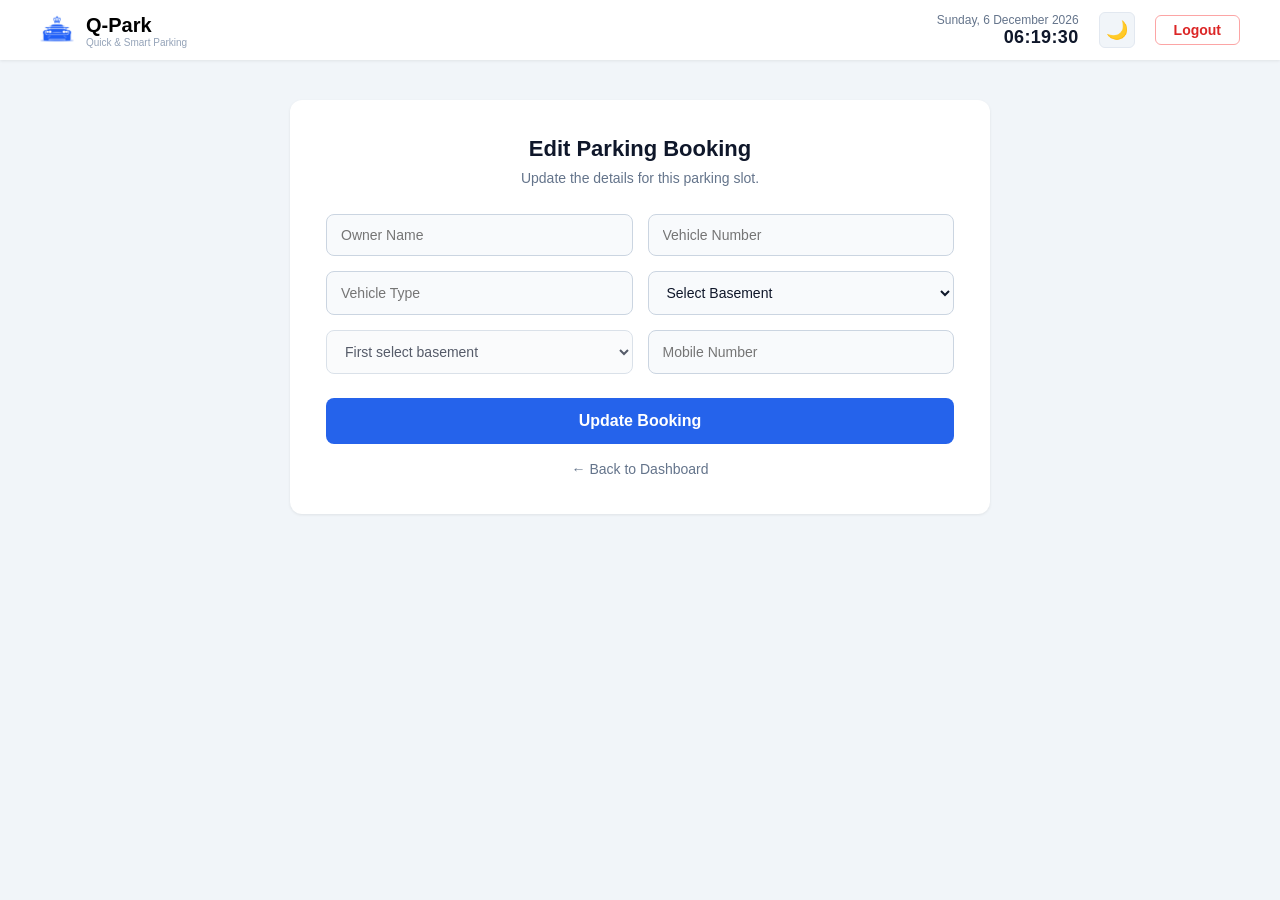
==== src/main/resources/templates/edit.html @ 46b69dae "Not sure" ====
<!DOCTYPE html>
<html xmlns:th="http://www.thymeleaf.org">

<head>
    <meta charset="UTF-8">
    <title>Q-Park - Edit Booking</title>
    <link rel="icon" type="image/png" href="/logo.png">

    <style>

        * {
            box-sizing: border-box;
            margin: 0;
            padding: 0;
        }

        :root{
            --bg-body:#F1F5F9;
            --bg-card:#FFFFFF;
            --bg-header:#FFFFFF;
            --bg-input:#F8FAFC;
            --text-primary:#0F172A;
            --text-secondary:#64748B;
            --text-muted:#94A3B8;
            --border:#E2E8F0;
            --border-input:#CBD5E1;
            --hover-bg:#F1F5F9;
        }
        body.dark-mode{
            --bg-body:#0F172A;
            --bg-card:#1E293B;
            --bg-header:#1E293B;
            --bg-input:#1E293B;
            --text-primary:#F1F5F9;
            --text-secondary:#94A3B8;
            --text-muted:#64748B;
            --border:#334155;
            --border-input:#475569;
            --hover-bg:#334155;
        }

        body {
            font-family: 'Segoe UI', Arial, sans-serif;
            background: var(--bg-body);
            min-height: 100vh;
        }

        .header {
            display: flex;
            align-items: center;
            justify-content: space-between;
            background: var(--bg-header);
            padding: 12px 40px;
            box-shadow: 0 1px 3px rgba(0,0,0,0.08);
            position: sticky;
            top: 0;
            z-index: 100;
        }

        .logo {
            display: flex;
            align-items: center;
            gap: 12px;
        }

        .logo img {
            width: 34px;
            height: 34px;
            border-radius: 8px;
            object-fit: cover;
        }

        .logo-title {
            font-size: 20px;
            font-weight: 800;
            line-height: 1.2;
            color: var(--text-primary);
        }

        .logo-title span {
            color: #2563EB;
        }

        .logo-sub {
            font-size: 10px;
            color: var(--text-muted);
            font-weight: 500;
        }

        .logout {
            background: transparent;
            color: #DC2626;
            border: 1px solid #FCA5A5;
            padding: 6px 18px;
            border-radius: 6px;
            text-decoration: none;
            font-size: 14px;
            font-weight: 600;
            transition: all 0.15s;
        }

        .logout:hover {
            background: var(--hover-bg);
        }

        .box {
            max-width: 700px;
            margin: 40px auto;
            background: var(--bg-card);
            padding: 36px;
            border-radius: 12px;
            box-shadow: 0 1px 3px rgba(0,0,0,0.08);
        }

        h2 {
            text-align: center;
            font-size: 22px;
            color: var(--text-primary);
            margin-bottom: 8px;
        }

        .subtitle {
            text-align: center;
            color: var(--text-secondary);
            font-size: 14px;
            margin-bottom: 28px;
        }

        .grid {
            display: grid;
            grid-template-columns: 1fr 1fr;
            gap: 15px;
        }

        input,
        select {
            width: 100%;
            padding: 12px 14px;
            border: 1px solid var(--border-input);
            border-radius: 8px;
            font-size: 14px;
            color: var(--text-primary);
            background: var(--bg-input);
            transition: border 0.15s;
            outline: none;
        }

        input:focus,
        select:focus {
            border-color: #2563EB;
            background: var(--bg-card);
            box-shadow: 0 0 0 3px rgba(37,99,235,0.1);
        }

        .btn {
            width: 100%;
            margin-top: 24px;
            padding: 14px;
            border: none;
            background: #2563EB;
            color: white;
            border-radius: 8px;
            cursor: pointer;
            font-size: 16px;
            font-weight: 600;
            transition: background 0.15s;
        }

        .btn:hover {
            background: #1D4ED8;
        }

    </style>

</head>

<body>

<div class="header">

    <div class="logo" style="gap:12px;">
        <img src="/logo.png" alt="Q-Park" style="width:34px;height:34px;border-radius:8px;object-fit:cover;">
        <div>
            <div style="font-size:20px;font-weight:800;line-height:1.2;"><span>Q</span>-Park</div>
            <div style="font-size:10px;color:var(--text-muted);font-weight:500;">Quick &amp; Smart Parking</div>
        </div>
    </div>

    <div style="display:flex;align-items:center;gap:20px;">
        <div id="liveClock" style="text-align:right;">
            <div id="liveDate" style="font-size:12px;color:var(--text-secondary);font-weight:500;"></div>
            <div id="liveTime" style="font-size:18px;font-weight:700;color:var(--text-primary);letter-spacing:0.02em;"></div>
        </div>
        <button id="darkModeToggle" onclick="toggleDarkMode()" style="background:var(--hover-bg);border:1px solid var(--border);border-radius:6px;width:36px;height:36px;cursor:pointer;font-size:18px;display:flex;align-items:center;justify-content:center;line-height:1;">🌙</button>
        <a href="/logout" class="logout">
            Logout
        </a>
    </div>

</div>

<div class="box">

    <h2>Edit Parking Booking</h2>
    <p class="subtitle">Update the details for this parking slot.</p>

    <form action="/update" method="post">

        <input type="hidden"
               name="id"
               th:value="${parking.id}">

        <div class="grid">

            <input type="text"
                   name="ownerName"
                   th:value="${parking.ownerName}"
                   placeholder="Owner Name">

            <input type="text"
                   name="vehicleNumber"
                   th:value="${parking.vehicleNumber}"
                   placeholder="Vehicle Number"
                   oninput="var v=this.value.toUpperCase().replace(/[^A-Z0-9]/g,'');var r='';if(v.length>0)r+=v.slice(0,2);if(v.length>2)r+=' '+v.slice(2,4);if(v.length>4)r+=' '+v.slice(4,Math.min(6,v.length));if(v.length>6)r+=' '+v.slice(6,10);this.value=r;">

            <input type="text"
                   name="vehicleType"
                   th:value="${parking.vehicleType}"
                   placeholder="Vehicle Type">

            <input type="hidden" name="slotNumber" id="slotHidden" th:value="${parking.slotNumber}">

            <select id="editBasement"
                    onchange="editUpdateSlots()"
                    required>
                <option value="">Select Basement</option>
                <option value="B1">Basement B1</option>
                <option value="B2">Basement B2</option>
                <option value="B3">Basement B3</option>
                <option value="B4">Basement B4</option>
            </select>

            <select id="editSlot"
                    required disabled>
                <option value="">First select basement</option>
            </select>

            <input type="text"
                   name="mobileNumber"
                   th:value="${parking.mobileNumber}"
                   placeholder="Mobile Number"
                   pattern="[0-9]{10}"
                   maxlength="10"
                   oninput="this.value=this.value.replace(/[^0-9]/g,'')"
                   required>

        </div>

        <button type="submit" class="btn">
            Update Booking
        </button>

        <div style="text-align:center;margin-top:16px;">
            <a href="/dashboard" style="color:var(--text-secondary);text-decoration:none;font-size:14px;">&larr; Back to Dashboard</a>
        </div>

    </form>

</div>

<script>
    function editUpdateSlots() {
        var b = document.getElementById("editBasement").value;
        var s = document.getElementById("editSlot");
        s.innerHTML = '<option value="">Select Slot Number</option>';
        s.disabled = !b;
        if (b) {
            for (var i = 1; i <= 50; i++) {
                var n = i.toString().padStart(2, '0');
                s.innerHTML += '<option value="' + b + '-' + n + '">' + b + ' - Slot ' + n + '</option>';
            }
        }
        s.onchange = function() {
            document.getElementById("slotHidden").value = this.value;
        };
        s.onchange();
    }

    window.onload = function() {
        var h = document.getElementById("slotHidden");
        var existing = h.value;
        if (existing && existing.indexOf('-') > 0) {
            var sep = existing.lastIndexOf('-');
            var basement = existing.substring(0, sep);
            document.getElementById("editBasement").value = basement;
            editUpdateSlots();
            document.getElementById("editSlot").value = existing;
            document.getElementById("slotHidden").value = existing;
        }
    };

    function updateClock() {
        var now = new Date();
        var days = ['Sunday','Monday','Tuesday','Wednesday','Thursday','Friday','Saturday'];
        var months = ['January','February','March','April','May','June','July','August','September','October','November','December'];
        document.getElementById('liveDate').textContent = days[now.getDay()] + ', ' + now.getDate() + ' ' + months[now.getMonth()] + ' ' + now.getFullYear();
        document.getElementById('liveTime').textContent = now.getHours().toString().padStart(2,'0') + ':' + now.getMinutes().toString().padStart(2,'0') + ':' + now.getSeconds().toString().padStart(2,'0');
    }
    updateClock();
    setInterval(updateClock, 1000);

    function toggleDarkMode() {
        document.body.classList.toggle('dark-mode');
        var isDark = document.body.classList.contains('dark-mode');
        localStorage.setItem('sppn-dark-mode', isDark ? 'true' : 'false');
        document.getElementById('darkModeToggle').textContent = isDark ? '\u2600\uFE0F' : '\uD83C\uDF19';
    }

    function applyDarkMode() {
        var isDark = localStorage.getItem('sppn-dark-mode') === 'true';
        if (isDark) {
            document.body.classList.add('dark-mode');
            document.getElementById('darkModeToggle').textContent = '\u2600\uFE0F';
        }
    }
    applyDarkMode();
</script>

</body>
</html>
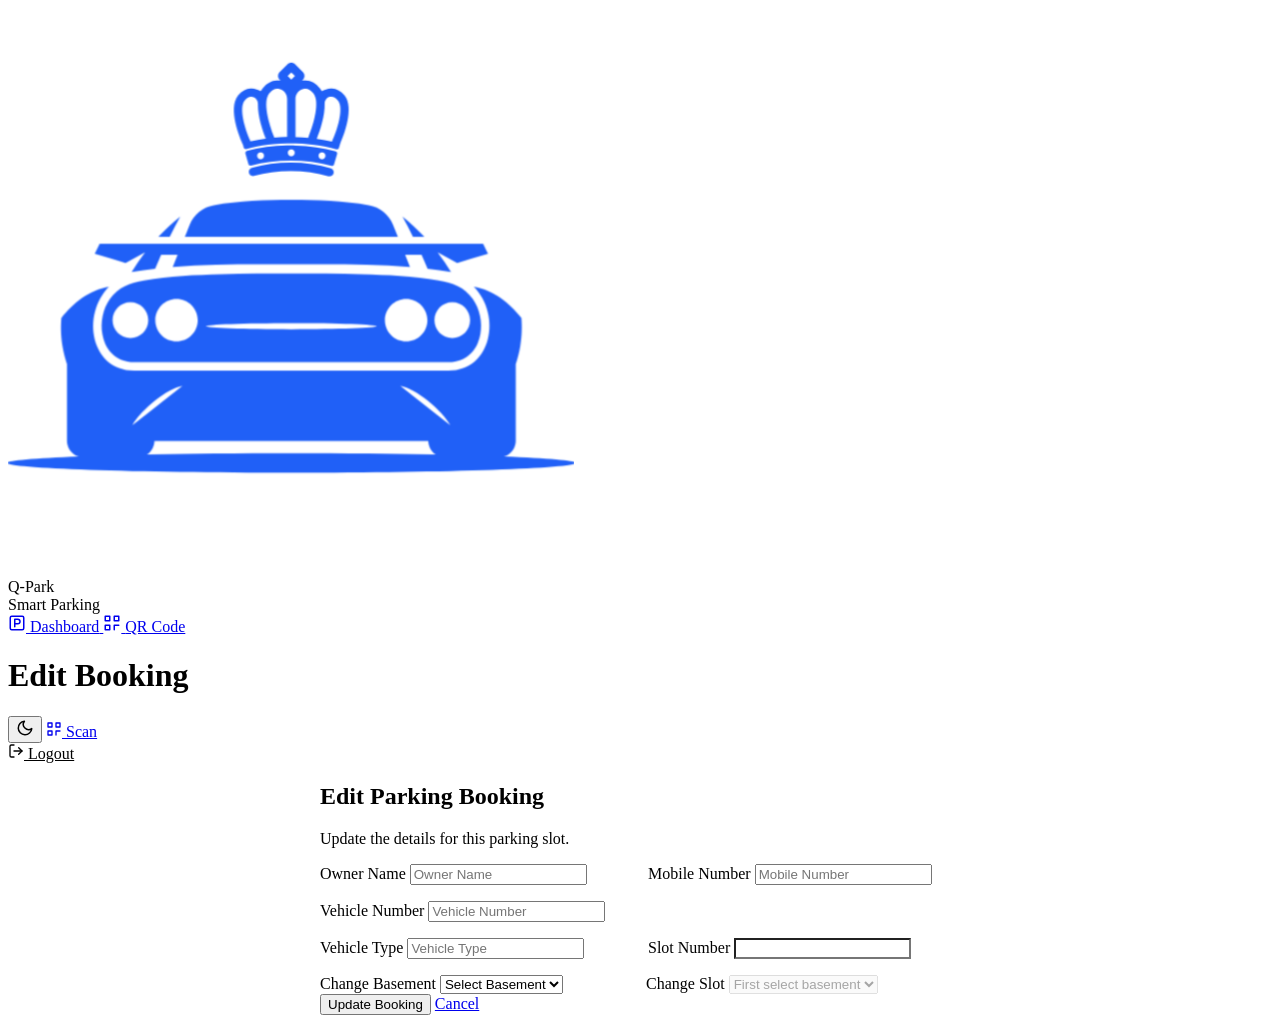
==== commit 2d6f231e: "Phase 1 UI redesign: shared design system, sidebar, toast, modal, pagination" ====
--- a/src/main/resources/templates/edit.html
+++ b/src/main/resources/templates/edit.html
@@ -1,330 +1,187 @@
 <!DOCTYPE html>
 <html xmlns:th="http://www.thymeleaf.org">
-
 <head>
-    <meta charset="UTF-8">
-    <title>Q-Park - Edit Booking</title>
-    <link rel="icon" type="image/png" href="/logo.png">
-
-    <style>
-
-        * {
-            box-sizing: border-box;
-            margin: 0;
-            padding: 0;
-        }
-
-        :root{
-            --bg-body:#F1F5F9;
-            --bg-card:#FFFFFF;
-            --bg-header:#FFFFFF;
-            --bg-input:#F8FAFC;
-            --text-primary:#0F172A;
-            --text-secondary:#64748B;
-            --text-muted:#94A3B8;
-            --border:#E2E8F0;
-            --border-input:#CBD5E1;
-            --hover-bg:#F1F5F9;
-        }
-        body.dark-mode{
-            --bg-body:#0F172A;
-            --bg-card:#1E293B;
-            --bg-header:#1E293B;
-            --bg-input:#1E293B;
-            --text-primary:#F1F5F9;
-            --text-secondary:#94A3B8;
-            --text-muted:#64748B;
-            --border:#334155;
-            --border-input:#475569;
-            --hover-bg:#334155;
-        }
-
-        body {
-            font-family: 'Segoe UI', Arial, sans-serif;
-            background: var(--bg-body);
-            min-height: 100vh;
-        }
-
-        .header {
-            display: flex;
-            align-items: center;
-            justify-content: space-between;
-            background: var(--bg-header);
-            padding: 12px 40px;
-            box-shadow: 0 1px 3px rgba(0,0,0,0.08);
-            position: sticky;
-            top: 0;
-            z-index: 100;
-        }
-
-        .logo {
-            display: flex;
-            align-items: center;
-            gap: 12px;
-        }
-
-        .logo img {
-            width: 34px;
-            height: 34px;
-            border-radius: 8px;
-            object-fit: cover;
-        }
-
-        .logo-title {
-            font-size: 20px;
-            font-weight: 800;
-            line-height: 1.2;
-            color: var(--text-primary);
-        }
-
-        .logo-title span {
-            color: #2563EB;
-        }
-
-        .logo-sub {
-            font-size: 10px;
-            color: var(--text-muted);
-            font-weight: 500;
-        }
-
-        .logout {
-            background: transparent;
-            color: #DC2626;
-            border: 1px solid #FCA5A5;
-            padding: 6px 18px;
-            border-radius: 6px;
-            text-decoration: none;
-            font-size: 14px;
-            font-weight: 600;
-            transition: all 0.15s;
-        }
-
-        .logout:hover {
-            background: var(--hover-bg);
-        }
-
-        .box {
-            max-width: 700px;
-            margin: 40px auto;
-            background: var(--bg-card);
-            padding: 36px;
-            border-radius: 12px;
-            box-shadow: 0 1px 3px rgba(0,0,0,0.08);
-        }
-
-        h2 {
-            text-align: center;
-            font-size: 22px;
-            color: var(--text-primary);
-            margin-bottom: 8px;
-        }
-
-        .subtitle {
-            text-align: center;
-            color: var(--text-secondary);
-            font-size: 14px;
-            margin-bottom: 28px;
-        }
-
-        .grid {
-            display: grid;
-            grid-template-columns: 1fr 1fr;
-            gap: 15px;
-        }
-
-        input,
-        select {
-            width: 100%;
-            padding: 12px 14px;
-            border: 1px solid var(--border-input);
-            border-radius: 8px;
-            font-size: 14px;
-            color: var(--text-primary);
-            background: var(--bg-input);
-            transition: border 0.15s;
-            outline: none;
-        }
-
-        input:focus,
-        select:focus {
-            border-color: #2563EB;
-            background: var(--bg-card);
-            box-shadow: 0 0 0 3px rgba(37,99,235,0.1);
-        }
-
-        .btn {
-            width: 100%;
-            margin-top: 24px;
-            padding: 14px;
-            border: none;
-            background: #2563EB;
-            color: white;
-            border-radius: 8px;
-            cursor: pointer;
-            font-size: 16px;
-            font-weight: 600;
-            transition: background 0.15s;
-        }
-
-        .btn:hover {
-            background: #1D4ED8;
-        }
-
-    </style>
-
+  <meta charset="UTF-8">
+  <meta name="viewport" content="width=device-width, initial-scale=1.0">
+  <title>Q-Park - Edit Booking</title>
+  <link rel="icon" type="image/png" href="/logo.png">
+  <link href="https://fonts.googleapis.com/css2?family=Inter:wght@400;500;600;700&display=swap" rel="stylesheet">
+  <link href="https://fonts.googleapis.com/css2?family=JetBrains+Mono:wght@500;600&display=swap" rel="stylesheet">
+  <link rel="stylesheet" href="/css/styles.css">
+  <style>
+    .edit-card {
+      max-width: 640px;
+      margin: 0 auto;
+    }
+    .form-grid-edit {
+      display: grid;
+      grid-template-columns: 1fr 1fr;
+      gap: 16px;
+    }
+    .full-width { grid-column: 1 / -1; }
+    @media (max-width: 600px) {
+      .form-grid-edit { grid-template-columns: 1fr; }
+    }
+  </style>
 </head>
-
 <body>
 
-<div class="header">
+<div id="toastContainer" class="toast-container"></div>
 
-    <div class="logo" style="gap:12px;">
-        <img src="/logo.png" alt="Q-Park" style="width:34px;height:34px;border-radius:8px;object-fit:cover;">
-        <div>
-            <div style="font-size:20px;font-weight:800;line-height:1.2;"><span>Q</span>-Park</div>
-            <div style="font-size:10px;color:var(--text-muted);font-weight:500;">Quick &amp; Smart Parking</div>
+<div class="app-layout">
+
+  <!-- Sidebar -->
+  <aside class="sidebar">
+    <div class="sidebar-header">
+      <img src="/logo.png" alt="Q-Park" class="sidebar-logo-img">
+      <div>
+        <div class="sidebar-logo-text"><span>Q</span>-Park</div>
+        <div class="sidebar-logo-sub">Smart Parking</div>
+      </div>
+    </div>
+    <nav class="sidebar-nav">
+      <a href="/dashboard" class="sidebar-link">
+        <span class="sidebar-icon">
+          <svg width="18" height="18" viewBox="0 0 24 24" fill="none" stroke="currentColor" stroke-width="2" stroke-linecap="round" stroke-linejoin="round"><rect x="3" y="3" width="18" height="18" rx="2" ry="2"/><path d="M9 17V7h4a3 3 0 1 1 0 6H9"/></svg>
+        </span>
+        <span class="sidebar-label">Dashboard</span>
+      </a>
+      <a href="/qrcode" class="sidebar-link">
+        <span class="sidebar-icon">
+          <svg width="18" height="18" viewBox="0 0 24 24" fill="none" stroke="currentColor" stroke-width="2" stroke-linecap="round" stroke-linejoin="round"><rect x="3" y="3" width="6" height="6"/><rect x="15" y="3" width="6" height="6"/><rect x="3" y="15" width="6" height="6"/><path d="M21 15h-6v6"/></svg>
+        </span>
+        <span class="sidebar-label">QR Code</span>
+      </a>
+    </nav>
+    <div class="sidebar-footer">
+    </div>
+  </aside>
+
+  <!-- Main Content -->
+  <main class="main-content">
+
+    <header class="topbar">
+      <div class="topbar-left">
+        <h1 class="topbar-title">Edit Booking</h1>
+      </div>
+      <div class="topbar-right">
+        <button id="darkModeToggle" onclick="toggleDarkMode()" class="btn btn-ghost btn-icon" title="Toggle dark mode">
+          <svg width="18" height="18" viewBox="0 0 24 24" fill="none" stroke="currentColor" stroke-width="2" stroke-linecap="round" stroke-linejoin="round"><path d="M21 12.79A9 9 0 1 1 11.21 3 7 7 0 0 0 21 12.79z"/></svg>
+        </button>
+        <a href="/qrcode?scan=1" class="btn btn-ghost btn-sm" title="Scan QR">
+          <svg width="16" height="16" viewBox="0 0 24 24" fill="none" stroke="currentColor" stroke-width="2" stroke-linecap="round" stroke-linejoin="round"><rect x="3" y="3" width="6" height="6"/><rect x="15" y="3" width="6" height="6"/><rect x="3" y="15" width="6" height="6"/><path d="M21 15h-6v6"/></svg>
+          Scan
+        </a>
+        <div class="topbar-clock">
+          <div class="topbar-date" id="liveDate"></div>
+          <div class="topbar-time" id="liveTime"></div>
         </div>
+        <a href="/logout" class="btn btn-ghost btn-sm" style="color:var(--red-500);">
+          <svg width="16" height="16" viewBox="0 0 24 24" fill="none" stroke="currentColor" stroke-width="2" stroke-linecap="round" stroke-linejoin="round"><path d="M9 21H5a2 2 0 0 1-2-2V5a2 2 0 0 1 2-2h4"/><polyline points="16 17 21 12 16 7"/><line x1="21" y1="12" x2="9" y2="12"/></svg>
+          Logout
+        </a>
+      </div>
+    </header>
+
+    <div class="content">
+      <div class="card edit-card">
+        <div class="card-header">
+          <h2>Edit Parking Booking</h2>
+        </div>
+        <div class="card-body">
+          <p class="text-sm text-muted mb-20">Update the details for this parking slot.</p>
+
+          <form action="/update" method="post">
+            <input type="hidden" name="id" th:value="${parking.id}">
+
+            <div class="form-grid-edit">
+              <div>
+                <label class="form-label">Owner Name</label>
+                <input type="text" name="ownerName" class="input" th:value="${parking.ownerName}" placeholder="Owner Name">
+              </div>
+              <div>
+                <label class="form-label">Mobile Number</label>
+                <input type="text" name="mobileNumber" class="input" th:value="${parking.mobileNumber}" placeholder="Mobile Number" pattern="[0-9]{10}" maxlength="10" oninput="this.value=this.value.replace(/[^0-9]/g,'')" required>
+              </div>
+              <div class="full-width">
+                <label class="form-label">Vehicle Number</label>
+                <input type="text" name="vehicleNumber" class="input mono" th:value="${parking.vehicleNumber}" placeholder="Vehicle Number" oninput="var v=this.value.toUpperCase().replace(/[^A-Z0-9]/g,'');var r='';if(v.length>0)r+=v.slice(0,2);if(v.length>2)r+=' '+v.slice(2,4);if(v.length>4)r+=' '+v.slice(4,Math.min(6,v.length));if(v.length>6)r+=' '+v.slice(6,10);this.value=r;">
+              </div>
+              <div>
+                <label class="form-label">Vehicle Type</label>
+                <input type="text" name="vehicleType" class="input" th:value="${parking.vehicleType}" placeholder="Vehicle Type">
+              </div>
+              <div>
+                <label class="form-label">Slot Number</label>
+                <input type="text" id="slotDisplay" class="input mono" th:value="${parking.slotNumber}" readonly style="background:var(--bg-th);cursor:not-allowed;">
+                <input type="hidden" name="slotNumber" id="slotHidden" th:value="${parking.slotNumber}">
+              </div>
+              <div class="full-width" style="display:grid;grid-template-columns:1fr 1fr;gap:12px;">
+                <div>
+                  <label class="form-label">Change Basement</label>
+                  <select id="editBasement" class="input" onchange="editUpdateSlots()">
+                    <option value="">Select Basement</option>
+                    <option value="B1">Basement B1</option>
+                    <option value="B2">Basement B2</option>
+                    <option value="B3">Basement B3</option>
+                    <option value="B4">Basement B4</option>
+                  </select>
+                </div>
+                <div>
+                  <label class="form-label">Change Slot</label>
+                  <select id="editSlot" class="input" disabled>
+                    <option value="">First select basement</option>
+                  </select>
+                </div>
+              </div>
+            </div>
+
+            <div class="flex gap-12 mt-20">
+              <button type="submit" class="btn btn-primary btn-lg" style="flex:1;">Update Booking</button>
+              <a href="/dashboard" class="btn btn-secondary btn-lg" style="flex:1;text-align:center;">Cancel</a>
+            </div>
+          </form>
+        </div>
+      </div>
     </div>
-
-    <div style="display:flex;align-items:center;gap:20px;">
-        <div id="liveClock" style="text-align:right;">
-            <div id="liveDate" style="font-size:12px;color:var(--text-secondary);font-weight:500;"></div>
-            <div id="liveTime" style="font-size:18px;font-weight:700;color:var(--text-primary);letter-spacing:0.02em;"></div>
-        </div>
-        <button id="darkModeToggle" onclick="toggleDarkMode()" style="background:var(--hover-bg);border:1px solid var(--border);border-radius:6px;width:36px;height:36px;cursor:pointer;font-size:18px;display:flex;align-items:center;justify-content:center;line-height:1;">🌙</button>
-        <a href="/logout" class="logout">
-            Logout
-        </a>
-    </div>
-
-</div>
-
-<div class="box">
-
-    <h2>Edit Parking Booking</h2>
-    <p class="subtitle">Update the details for this parking slot.</p>
-
-    <form action="/update" method="post">
-
-        <input type="hidden"
-               name="id"
-               th:value="${parking.id}">
-
-        <div class="grid">
-
-            <input type="text"
-                   name="ownerName"
-                   th:value="${parking.ownerName}"
-                   placeholder="Owner Name">
-
-            <input type="text"
-                   name="vehicleNumber"
-                   th:value="${parking.vehicleNumber}"
-                   placeholder="Vehicle Number"
-                   oninput="var v=this.value.toUpperCase().replace(/[^A-Z0-9]/g,'');var r='';if(v.length>0)r+=v.slice(0,2);if(v.length>2)r+=' '+v.slice(2,4);if(v.length>4)r+=' '+v.slice(4,Math.min(6,v.length));if(v.length>6)r+=' '+v.slice(6,10);this.value=r;">
-
-            <input type="text"
-                   name="vehicleType"
-                   th:value="${parking.vehicleType}"
-                   placeholder="Vehicle Type">
-
-            <input type="hidden" name="slotNumber" id="slotHidden" th:value="${parking.slotNumber}">
-
-            <select id="editBasement"
-                    onchange="editUpdateSlots()"
-                    required>
-                <option value="">Select Basement</option>
-                <option value="B1">Basement B1</option>
-                <option value="B2">Basement B2</option>
-                <option value="B3">Basement B3</option>
-                <option value="B4">Basement B4</option>
-            </select>
-
-            <select id="editSlot"
-                    required disabled>
-                <option value="">First select basement</option>
-            </select>
-
-            <input type="text"
-                   name="mobileNumber"
-                   th:value="${parking.mobileNumber}"
-                   placeholder="Mobile Number"
-                   pattern="[0-9]{10}"
-                   maxlength="10"
-                   oninput="this.value=this.value.replace(/[^0-9]/g,'')"
-                   required>
-
-        </div>
-
-        <button type="submit" class="btn">
-            Update Booking
-        </button>
-
-        <div style="text-align:center;margin-top:16px;">
-            <a href="/dashboard" style="color:var(--text-secondary);text-decoration:none;font-size:14px;">&larr; Back to Dashboard</a>
-        </div>
-
-    </form>
-
+  </main>
 </div>
 
 <script>
-    function editUpdateSlots() {
-        var b = document.getElementById("editBasement").value;
-        var s = document.getElementById("editSlot");
-        s.innerHTML = '<option value="">Select Slot Number</option>';
-        s.disabled = !b;
-        if (b) {
-            for (var i = 1; i <= 50; i++) {
-                var n = i.toString().padStart(2, '0');
-                s.innerHTML += '<option value="' + b + '-' + n + '">' + b + ' - Slot ' + n + '</option>';
-            }
-        }
-        s.onchange = function() {
-            document.getElementById("slotHidden").value = this.value;
-        };
-        s.onchange();
+  function editUpdateSlots() {
+    var b = document.getElementById("editBasement").value;
+    var s = document.getElementById("editSlot");
+    s.innerHTML = '<option value="">Select Slot Number</option>';
+    s.disabled = !b;
+    if (b) {
+      for (var i = 1; i <= 50; i++) {
+        var n = i.toString().padStart(2, '0');
+        s.innerHTML += '<option value="' + b + '-' + n + '">' + b + ' - Slot ' + n + '</option>';
+      }
     }
+    s.onchange = function () {
+      document.getElementById("slotHidden").value = this.value;
+      document.getElementById("slotDisplay").value = this.value;
+    };
+    s.onchange();
+  }
 
-    window.onload = function() {
-        var h = document.getElementById("slotHidden");
-        var existing = h.value;
-        if (existing && existing.indexOf('-') > 0) {
-            var sep = existing.lastIndexOf('-');
-            var basement = existing.substring(0, sep);
-            document.getElementById("editBasement").value = basement;
-            editUpdateSlots();
-            document.getElementById("editSlot").value = existing;
-            document.getElementById("slotHidden").value = existing;
-        }
-    };
-
-    function updateClock() {
-        var now = new Date();
-        var days = ['Sunday','Monday','Tuesday','Wednesday','Thursday','Friday','Saturday'];
-        var months = ['January','February','March','April','May','June','July','August','September','October','November','December'];
-        document.getElementById('liveDate').textContent = days[now.getDay()] + ', ' + now.getDate() + ' ' + months[now.getMonth()] + ' ' + now.getFullYear();
-        document.getElementById('liveTime').textContent = now.getHours().toString().padStart(2,'0') + ':' + now.getMinutes().toString().padStart(2,'0') + ':' + now.getSeconds().toString().padStart(2,'0');
+  window.onload = function () {
+    var h = document.getElementById("slotHidden");
+    var existing = h.value;
+    if (existing && existing.indexOf('-') > 0) {
+      var sep = existing.lastIndexOf('-');
+      var basement = existing.substring(0, sep);
+      document.getElementById("editBasement").value = basement;
+      editUpdateSlots();
+      document.getElementById("editSlot").value = existing;
+      document.getElementById("slotHidden").value = existing;
+      document.getElementById("slotDisplay").value = existing;
     }
-    updateClock();
-    setInterval(updateClock, 1000);
-
-    function toggleDarkMode() {
-        document.body.classList.toggle('dark-mode');
-        var isDark = document.body.classList.contains('dark-mode');
-        localStorage.setItem('sppn-dark-mode', isDark ? 'true' : 'false');
-        document.getElementById('darkModeToggle').textContent = isDark ? '\u2600\uFE0F' : '\uD83C\uDF19';
-    }
-
-    function applyDarkMode() {
-        var isDark = localStorage.getItem('sppn-dark-mode') === 'true';
-        if (isDark) {
-            document.body.classList.add('dark-mode');
-            document.getElementById('darkModeToggle').textContent = '\u2600\uFE0F';
-        }
-    }
-    applyDarkMode();
+  };
 </script>
 
+<script src="/js/app.js"></script>
+
 </body>
-</html>+</html>
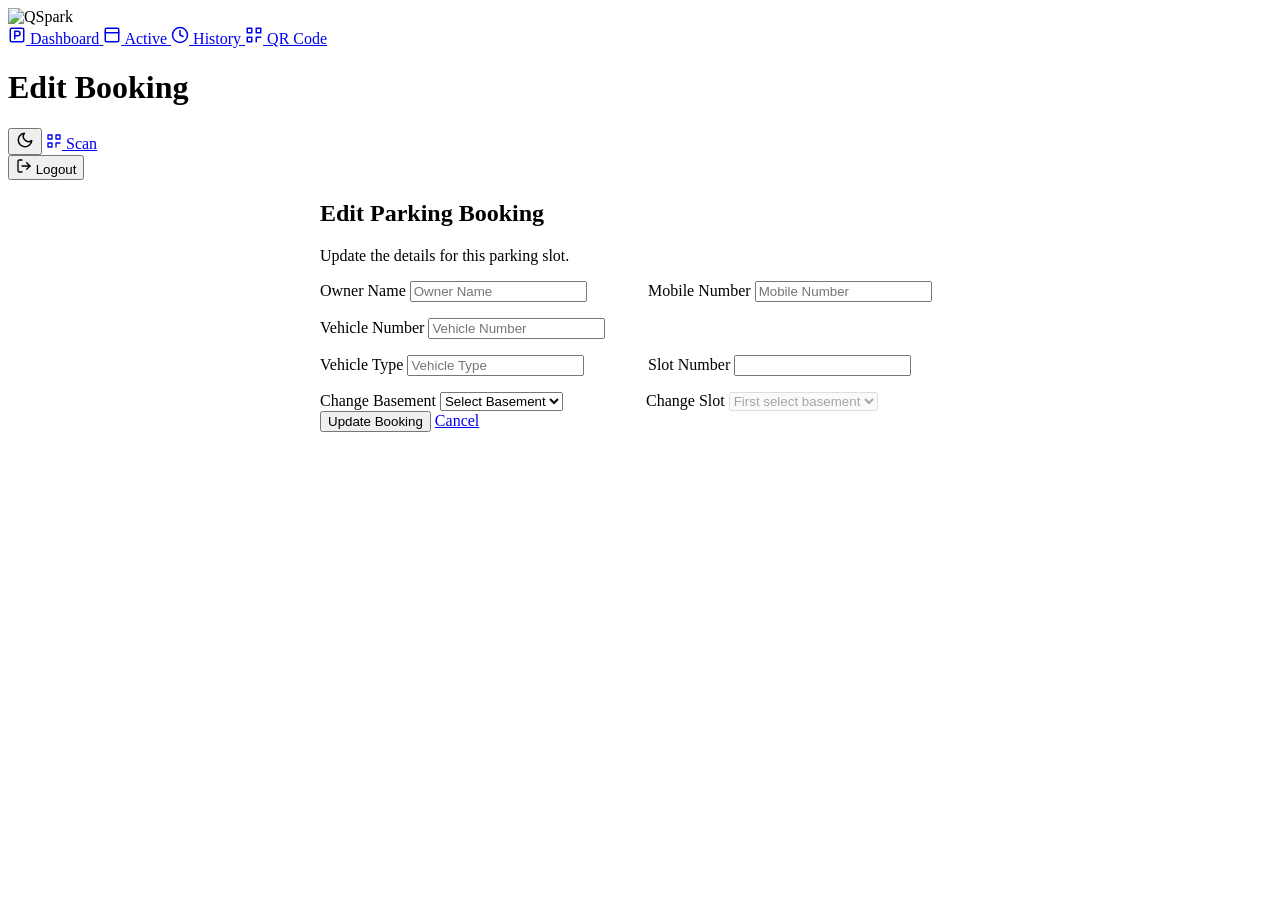
==== commit 1469c49a: "Spring Security migration, GPLv3 licensing, and production hardening - Spring Security 6.0: BCryptPa" ====
--- a/src/main/resources/templates/edit.html
+++ b/src/main/resources/templates/edit.html
@@ -1,13 +1,30 @@
 <!DOCTYPE html>
+<!--
+  QSpark - A production-grade smart parking management system
+  Copyright (C) 2026 PawanSimha
+
+  This program is free software: you can redistribute it and/or modify
+  it under the terms of the GNU General Public License as published by
+  the Free Software Foundation, either version 3 of the License, or
+  (at your option) any later version.
+
+  This program is distributed in the hope that it will be useful,
+  but WITHOUT ANY WARRANTY; without even the implied warranty of
+  MERCHANTABILITY or FITNESS FOR A PARTICULAR PURPOSE.  See the
+  GNU General Public License for more details.
+
+  You should have received a copy of the GNU General Public License
+  along with this program.  If not, see <https://www.gnu.org/licenses/>.
+-->
 <html xmlns:th="http://www.thymeleaf.org">
 <head>
   <meta charset="UTF-8">
   <meta name="viewport" content="width=device-width, initial-scale=1.0">
-  <title>Q-Park - Edit Booking</title>
-  <link rel="icon" type="image/png" href="/logo.png">
+  <title>QSpark - Edit Booking</title>
+  <link rel="icon" type="image/x-icon" href="/favicon.ico">
   <link href="https://fonts.googleapis.com/css2?family=Inter:wght@400;500;600;700&display=swap" rel="stylesheet">
   <link href="https://fonts.googleapis.com/css2?family=JetBrains+Mono:wght@500;600&display=swap" rel="stylesheet">
-  <link rel="stylesheet" href="/css/styles.css">
+  <link rel="stylesheet" href="/css/styles.css?v=2">
   <style>
     .edit-card {
       max-width: 640px;
@@ -33,11 +50,7 @@
   <!-- Sidebar -->
   <aside class="sidebar">
     <div class="sidebar-header">
-      <img src="/logo.png" alt="Q-Park" class="sidebar-logo-img">
-      <div>
-        <div class="sidebar-logo-text"><span>Q</span>-Park</div>
-        <div class="sidebar-logo-sub">Smart Parking</div>
-      </div>
+      <img src="/logo.webp" alt="QSpark" class="sidebar-logo-img">
     </div>
     <nav class="sidebar-nav">
       <a href="/dashboard" class="sidebar-link">
@@ -45,6 +58,18 @@
           <svg width="18" height="18" viewBox="0 0 24 24" fill="none" stroke="currentColor" stroke-width="2" stroke-linecap="round" stroke-linejoin="round"><rect x="3" y="3" width="18" height="18" rx="2" ry="2"/><path d="M9 17V7h4a3 3 0 1 1 0 6H9"/></svg>
         </span>
         <span class="sidebar-label">Dashboard</span>
+      </a>
+      <a href="/dashboard?tab=occupied" class="sidebar-link">
+        <span class="sidebar-icon">
+          <svg width="18" height="18" viewBox="0 0 24 24" fill="none" stroke="currentColor" stroke-width="2" stroke-linecap="round" stroke-linejoin="round"><rect x="3" y="3" width="18" height="18" rx="2" ry="2"/><path d="M3 9h18"/></svg>
+        </span>
+        <span class="sidebar-label">Active</span>
+      </a>
+      <a href="/dashboard?tab=history" class="sidebar-link">
+        <span class="sidebar-icon">
+          <svg width="18" height="18" viewBox="0 0 24 24" fill="none" stroke="currentColor" stroke-width="2" stroke-linecap="round" stroke-linejoin="round"><circle cx="12" cy="12" r="10"/><polyline points="12 6 12 12 16 14"/></svg>
+        </span>
+        <span class="sidebar-label">History</span>
       </a>
       <a href="/qrcode" class="sidebar-link">
         <span class="sidebar-icon">
@@ -76,10 +101,13 @@
           <div class="topbar-date" id="liveDate"></div>
           <div class="topbar-time" id="liveTime"></div>
         </div>
-        <a href="/logout" class="btn btn-ghost btn-sm" style="color:var(--red-500);">
-          <svg width="16" height="16" viewBox="0 0 24 24" fill="none" stroke="currentColor" stroke-width="2" stroke-linecap="round" stroke-linejoin="round"><path d="M9 21H5a2 2 0 0 1-2-2V5a2 2 0 0 1 2-2h4"/><polyline points="16 17 21 12 16 7"/><line x1="21" y1="12" x2="9" y2="12"/></svg>
-          Logout
-        </a>
+        <form action="/logout" method="post" style="display:inline;">
+          <input type="hidden" name="_csrf" th:value="${_csrf.token}">
+          <button type="submit" class="btn btn-ghost btn-sm btn-danger-ghost">
+            <svg width="16" height="16" viewBox="0 0 24 24" fill="none" stroke="currentColor" stroke-width="2" stroke-linecap="round" stroke-linejoin="round"><path d="M9 21H5a2 2 0 0 1-2-2V5a2 2 0 0 1 2-2h4"/><polyline points="16 17 21 12 16 7"/><line x1="21" y1="12" x2="9" y2="12"/></svg>
+            Logout
+          </button>
+        </form>
       </div>
     </header>
 
@@ -92,6 +120,7 @@
           <p class="text-sm text-muted mb-20">Update the details for this parking slot.</p>
 
           <form action="/update" method="post">
+            <input type="hidden" name="_csrf" th:value="${_csrf.token}">
             <input type="hidden" name="id" th:value="${parking.id}">
 
             <div class="form-grid-edit">
@@ -113,7 +142,7 @@
               </div>
               <div>
                 <label class="form-label">Slot Number</label>
-                <input type="text" id="slotDisplay" class="input mono" th:value="${parking.slotNumber}" readonly style="background:var(--bg-th);cursor:not-allowed;">
+                <input type="text" id="slotDisplay" class="input mono input-readonly" th:value="${parking.slotNumber}" readonly>
                 <input type="hidden" name="slotNumber" id="slotHidden" th:value="${parking.slotNumber}">
               </div>
               <div class="full-width" style="display:grid;grid-template-columns:1fr 1fr;gap:12px;">
@@ -154,8 +183,8 @@
     s.innerHTML = '<option value="">Select Slot Number</option>';
     s.disabled = !b;
     if (b) {
-      for (var i = 1; i <= 50; i++) {
-        var n = i.toString().padStart(2, '0');
+      for (var i = 1; i <= 120; i++) {
+        var n = i.toString().padStart(3, '0');
         s.innerHTML += '<option value="' + b + '-' + n + '">' + b + ' - Slot ' + n + '</option>';
       }
     }
